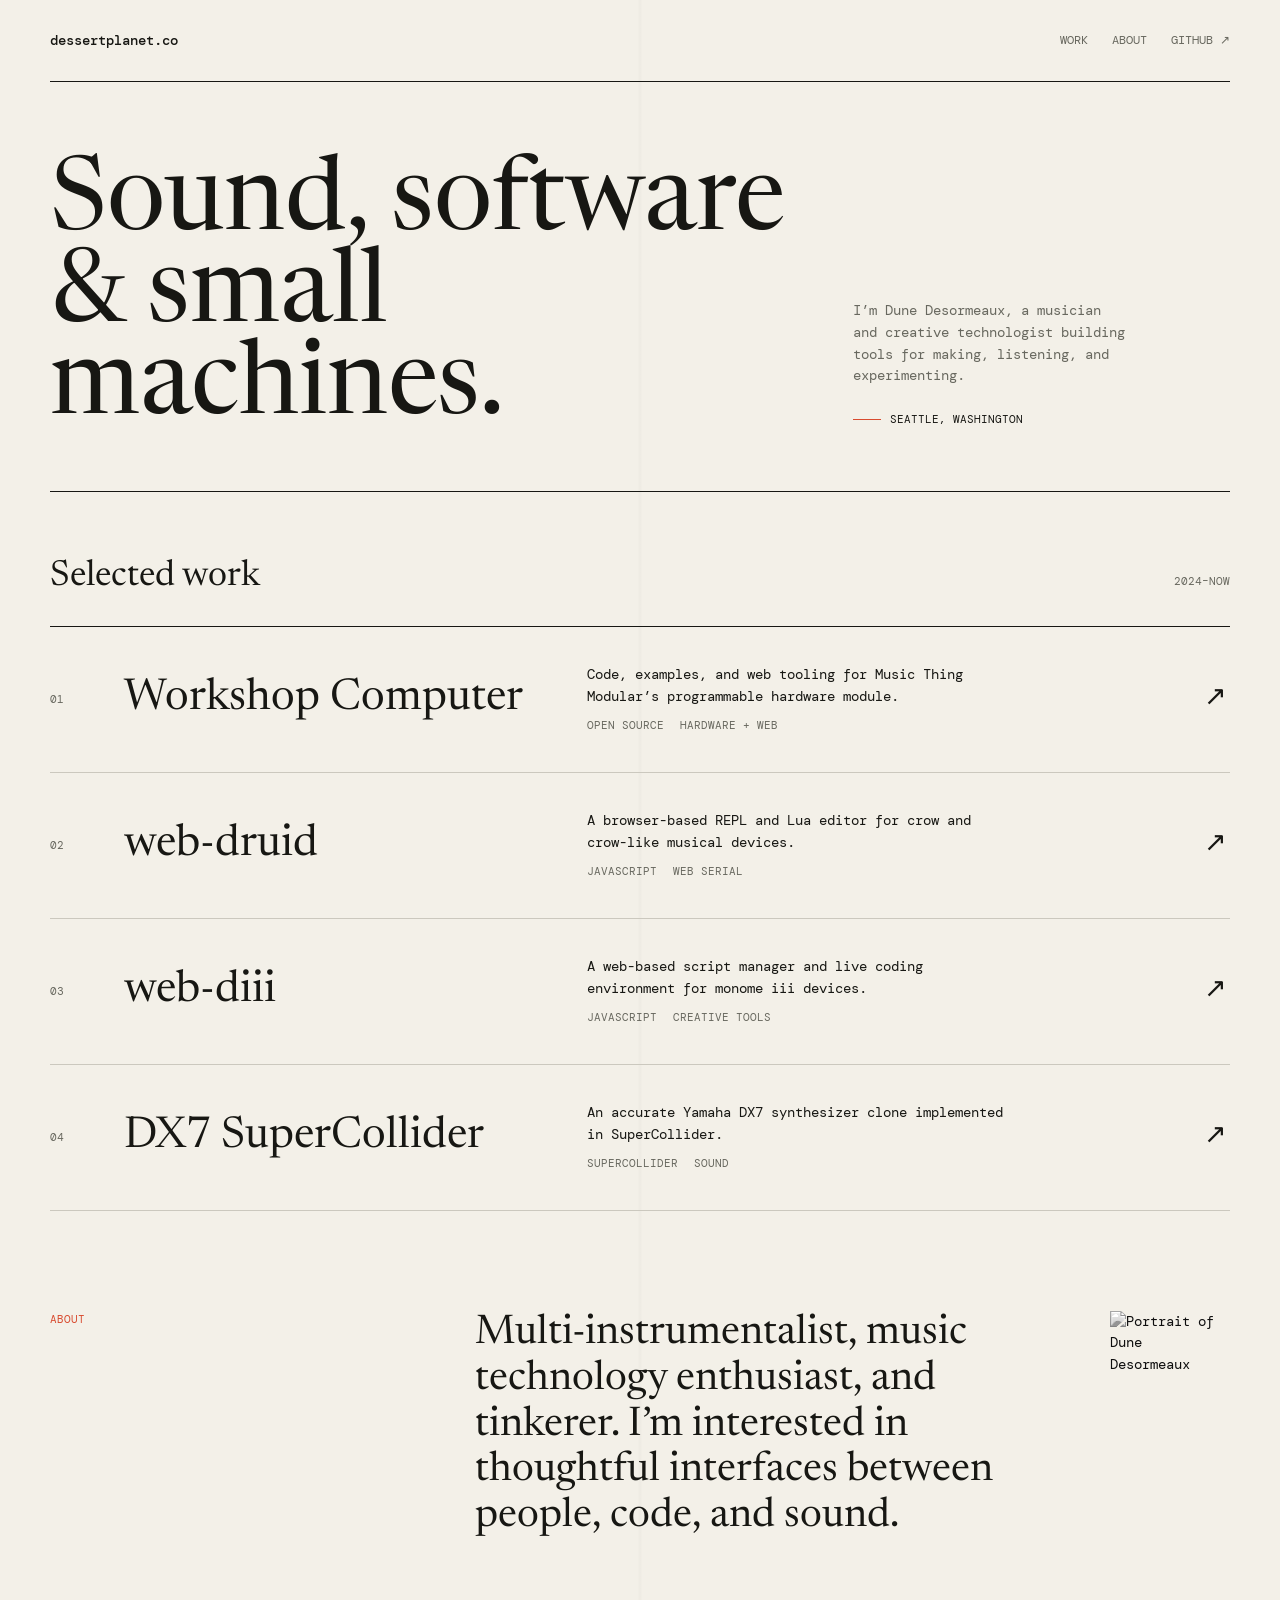
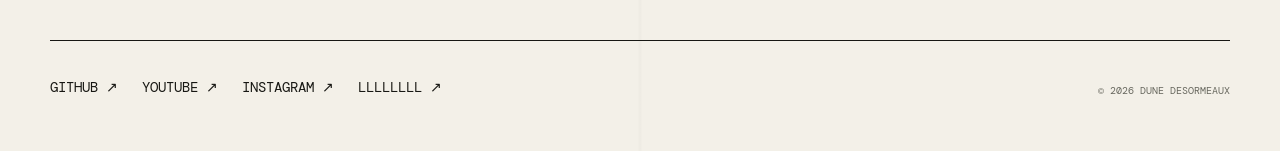
==== index.html @ e64711a8 "initial commit" ====
<!doctype html>
<html lang="en">
<head>
	<meta charset="utf-8">
	<meta name="viewport" content="width=device-width, initial-scale=1">
	<meta name="description" content="Selected projects by Dune Desormeaux, a musician and creative technologist in Seattle.">
	<meta name="theme-color" content="#f3f0e8">
	<title>dessertplanet.co</title>
	<link rel="stylesheet" href="style.css">
</head>
<body>
	<div class="shell">
		<header>
			<a class="wordmark" href="#top">dessertplanet.co</a>
			<nav aria-label="Primary navigation">
				<a href="#work">Work</a>
				<a href="#about">About</a>
				<a href="https://github.com/dessertplanet" target="_blank" rel="noreferrer">GitHub &#8599;</a>
			</nav>
		</header>

		<main id="top">
			<section class="intro" aria-labelledby="intro-title">
				<h1 id="intro-title">Sound, software &amp; small machines.</h1>
				<div class="intro-aside">
					<p>I&rsquo;m Dune Desormeaux, a musician and creative technologist building tools for making, listening, and experimenting.</p>
					<div class="location"><span></span> Seattle, Washington</div>
				</div>
			</section>

			<section id="work" aria-labelledby="work-title">
				<div class="section-heading">
					<h2 id="work-title">Selected work</h2>
					<span>2024&ndash;Now</span>
				</div>

				<div class="projects">
					<a class="project" href="https://github.com/TomWhitwell/Workshop_Computer" target="_blank" rel="noreferrer">
						<span class="project-number">01</span>
						<h3>Workshop Computer</h3>
						<div class="project-description">
							<p>Code, examples, and web tooling for Music Thing Modular&rsquo;s programmable hardware module.</p>
							<div class="project-meta"><span>Open source</span><span>Hardware + web</span></div>
						</div>
						<span class="arrow" aria-hidden="true">&#8599;</span>
					</a>

					<a class="project" href="https://github.com/dessertplanet/web-druid" target="_blank" rel="noreferrer">
						<span class="project-number">02</span>
						<h3>web-druid</h3>
						<div class="project-description">
							<p>A browser-based REPL and Lua editor for crow and crow-like musical devices.</p>
							<div class="project-meta"><span>JavaScript</span><span>Web serial</span></div>
						</div>
						<span class="arrow" aria-hidden="true">&#8599;</span>
					</a>

					<a class="project" href="https://github.com/monome/web-diii" target="_blank" rel="noreferrer">
						<span class="project-number">03</span>
						<h3>web-diii</h3>
						<div class="project-description">
							<p>A web-based script manager and live coding environment for monome iii devices.</p>
							<div class="project-meta"><span>JavaScript</span><span>Creative tools</span></div>
						</div>
						<span class="arrow" aria-hidden="true">&#8599;</span>
					</a>

					<a class="project" href="https://github.com/dessertplanet/DX7-Supercollider" target="_blank" rel="noreferrer">
						<span class="project-number">04</span>
						<h3>DX7 SuperCollider</h3>
						<div class="project-description">
							<p>An accurate Yamaha DX7 synthesizer clone implemented in SuperCollider.</p>
							<div class="project-meta"><span>SuperCollider</span><span>Sound</span></div>
						</div>
						<span class="arrow" aria-hidden="true">&#8599;</span>
					</a>
				</div>
			</section>

			<section class="about" id="about" aria-labelledby="about-title">
				<span class="about-label" id="about-title">About</span>
				<div class="about-copy">
					<p>Multi-instrumentalist, music technology enthusiast, and tinkerer. I&rsquo;m interested in thoughtful interfaces between people, code, and sound.</p>
					<img class="portrait" src="https://avatars.githubusercontent.com/u/9758721?v=4" alt="Portrait of Dune Desormeaux" width="112" height="112">
				</div>
			</section>
		</main>

		<footer>
			<div class="socials">
				<a href="https://github.com/dessertplanet" target="_blank" rel="noreferrer">GitHub &#8599;</a>
				<a href="https://youtube.com/@dessertplanet" target="_blank" rel="noreferrer">YouTube &#8599;</a>
				<a href="https://www.instagram.com/dessertplanet" target="_blank" rel="noreferrer">Instagram &#8599;</a>
				<a href="https://llllllll.co/u/dessertplanet/summary" target="_blank" rel="noreferrer">llllllll &#8599;</a>
			</div>
			<small>&copy; <span id="year"></span> Dune Desormeaux</small>
		</footer>
	</div>

	<script>
		document.getElementById("year").textContent = new Date().getFullYear();
	</script>
</body>
</html>
---- style.css ----
@import url("https://fonts.googleapis.com/css2?family=DM+Mono:wght@300;400;500&family=Newsreader:opsz,wght@6..72,400;6..72,500&display=swap");

:root {
	--paper: #f3f0e8;
	--ink: #171713;
	--muted: #68685f;
	--line: #cbc8be;
	--accent: #d84b2f;
	--yellow: #eac44f;
	--max-width: 1180px;
}

* {
	box-sizing: border-box;
}

html {
	scroll-behavior: smooth;
}

body {
	margin: 0;
	background:
		linear-gradient(90deg, transparent 49.8%, rgba(23, 23, 19, 0.025) 50%, transparent 50.2%),
		var(--paper);
	color: var(--ink);
	font-family: "DM Mono", monospace;
	font-size: 14px;
	line-height: 1.55;
}

a {
	color: inherit;
	text-decoration: none;
}

a:focus-visible {
	outline: 2px solid var(--accent);
	outline-offset: 4px;
}

.shell {
	width: min(calc(100% - 48px), var(--max-width));
	margin: 0 auto;
}

header {
	display: flex;
	align-items: center;
	justify-content: space-between;
	min-height: 82px;
	border-bottom: 1px solid var(--ink);
}

.wordmark {
	font-weight: 500;
	letter-spacing: 0;
}

nav {
	display: flex;
	gap: 24px;
	color: var(--muted);
	font-size: 12px;
	text-transform: uppercase;
}

nav a:hover,
.socials a:hover {
	color: var(--accent);
}

.intro {
	display: grid;
	grid-template-columns: minmax(0, 2fr) minmax(220px, 1fr);
	gap: 48px;
	align-items: end;
	min-height: 410px;
	padding: 72px 0 56px;
	border-bottom: 1px solid var(--ink);
}

h1 {
	max-width: 850px;
	margin: 0;
	font-family: "Newsreader", serif;
	font-size: clamp(54px, 8vw, 104px);
	font-weight: 400;
	line-height: 0.9;
	letter-spacing: 0;
}

.intro-aside {
	padding-bottom: 7px;
}

.intro-aside p {
	max-width: 34ch;
	margin: 0 0 24px;
	color: var(--muted);
}

.location {
	display: flex;
	align-items: center;
	gap: 9px;
	font-size: 11px;
	text-transform: uppercase;
}

.location span {
	width: 28px;
	height: 1px;
	background: var(--accent);
}

.section-heading {
	display: flex;
	align-items: baseline;
	justify-content: space-between;
	padding: 58px 0 20px;
}

h2 {
	margin: 0;
	font-family: "Newsreader", serif;
	font-size: 36px;
	font-weight: 400;
	letter-spacing: 0;
}

.section-heading span {
	color: var(--muted);
	font-size: 11px;
	text-transform: uppercase;
}

.projects {
	border-top: 1px solid var(--ink);
}

.project {
	display: grid;
	grid-template-columns: 50px minmax(220px, 0.85fr) minmax(280px, 1.15fr) 26px;
	gap: 24px;
	align-items: center;
	min-height: 146px;
	border-bottom: 1px solid var(--line);
	transition: background-color 180ms ease, padding 180ms ease;
}

.project:hover {
	padding-right: 14px;
	padding-left: 14px;
	background: var(--yellow);
}

.project-number,
.project-meta {
	color: var(--muted);
	font-size: 11px;
	text-transform: uppercase;
}

.project h3 {
	margin: 0;
	font-family: "Newsreader", serif;
	font-size: clamp(28px, 3.5vw, 44px);
	font-weight: 400;
	line-height: 1;
	letter-spacing: 0;
}

.project-description p {
	max-width: 52ch;
	margin: 0 0 10px;
}

.project-meta {
	display: flex;
	flex-wrap: wrap;
	gap: 8px 16px;
}

.arrow {
	font-family: "Newsreader", serif;
	font-size: 27px;
	transition: transform 180ms ease;
}

.project:hover .arrow {
	transform: translate(4px, -4px);
}

.about {
	display: grid;
	grid-template-columns: 1fr 2fr;
	gap: 48px;
	padding: 100px 0;
	border-bottom: 1px solid var(--ink);
}

.about-label {
	color: var(--accent);
	font-size: 11px;
	text-transform: uppercase;
}

.about-copy {
	display: grid;
	grid-template-columns: 1fr 120px;
	gap: 40px;
	align-items: start;
}

.about-copy p {
	max-width: 710px;
	margin: 0;
	font-family: "Newsreader", serif;
	font-size: clamp(27px, 3.2vw, 42px);
	line-height: 1.12;
	letter-spacing: 0;
}

.portrait {
	width: 112px;
	aspect-ratio: 1;
	object-fit: cover;
	filter: grayscale(1) contrast(1.08);
}

footer {
	display: grid;
	grid-template-columns: 1fr auto;
	gap: 24px;
	align-items: end;
	padding: 36px 0 52px;
}

.socials {
	display: flex;
	flex-wrap: wrap;
	gap: 10px 24px;
	text-transform: uppercase;
}

footer small {
	color: var(--muted);
	font-size: 10px;
	text-transform: uppercase;
}

@media (max-width: 760px) {
	.shell {
		width: min(calc(100% - 32px), var(--max-width));
	}

	header {
		min-height: 68px;
	}

	nav a:not(:last-child) {
		display: none;
	}

	.intro {
		grid-template-columns: 1fr;
		gap: 36px;
		min-height: auto;
		padding: 62px 0 40px;
	}

	h1 {
		font-size: clamp(52px, 16vw, 78px);
	}

	.section-heading {
		padding-top: 44px;
	}

	.project {
		grid-template-columns: 28px 1fr 24px;
		gap: 12px;
		padding: 25px 0;
	}

	.project:hover {
		padding: 25px 8px;
	}

	.project-description {
		grid-column: 2 / -1;
	}

	.arrow {
		grid-column: 3;
		grid-row: 1;
	}

	.about {
		grid-template-columns: 1fr;
		gap: 26px;
		padding: 72px 0;
	}

	.about-copy {
		grid-template-columns: 1fr;
	}

	.portrait {
		width: 82px;
		order: -1;
	}

	footer {
		grid-template-columns: 1fr;
	}
}

@media (prefers-reduced-motion: reduce) {
	html {
		scroll-behavior: auto;
	}

	.project,
	.arrow {
		transition: none;
	}
}
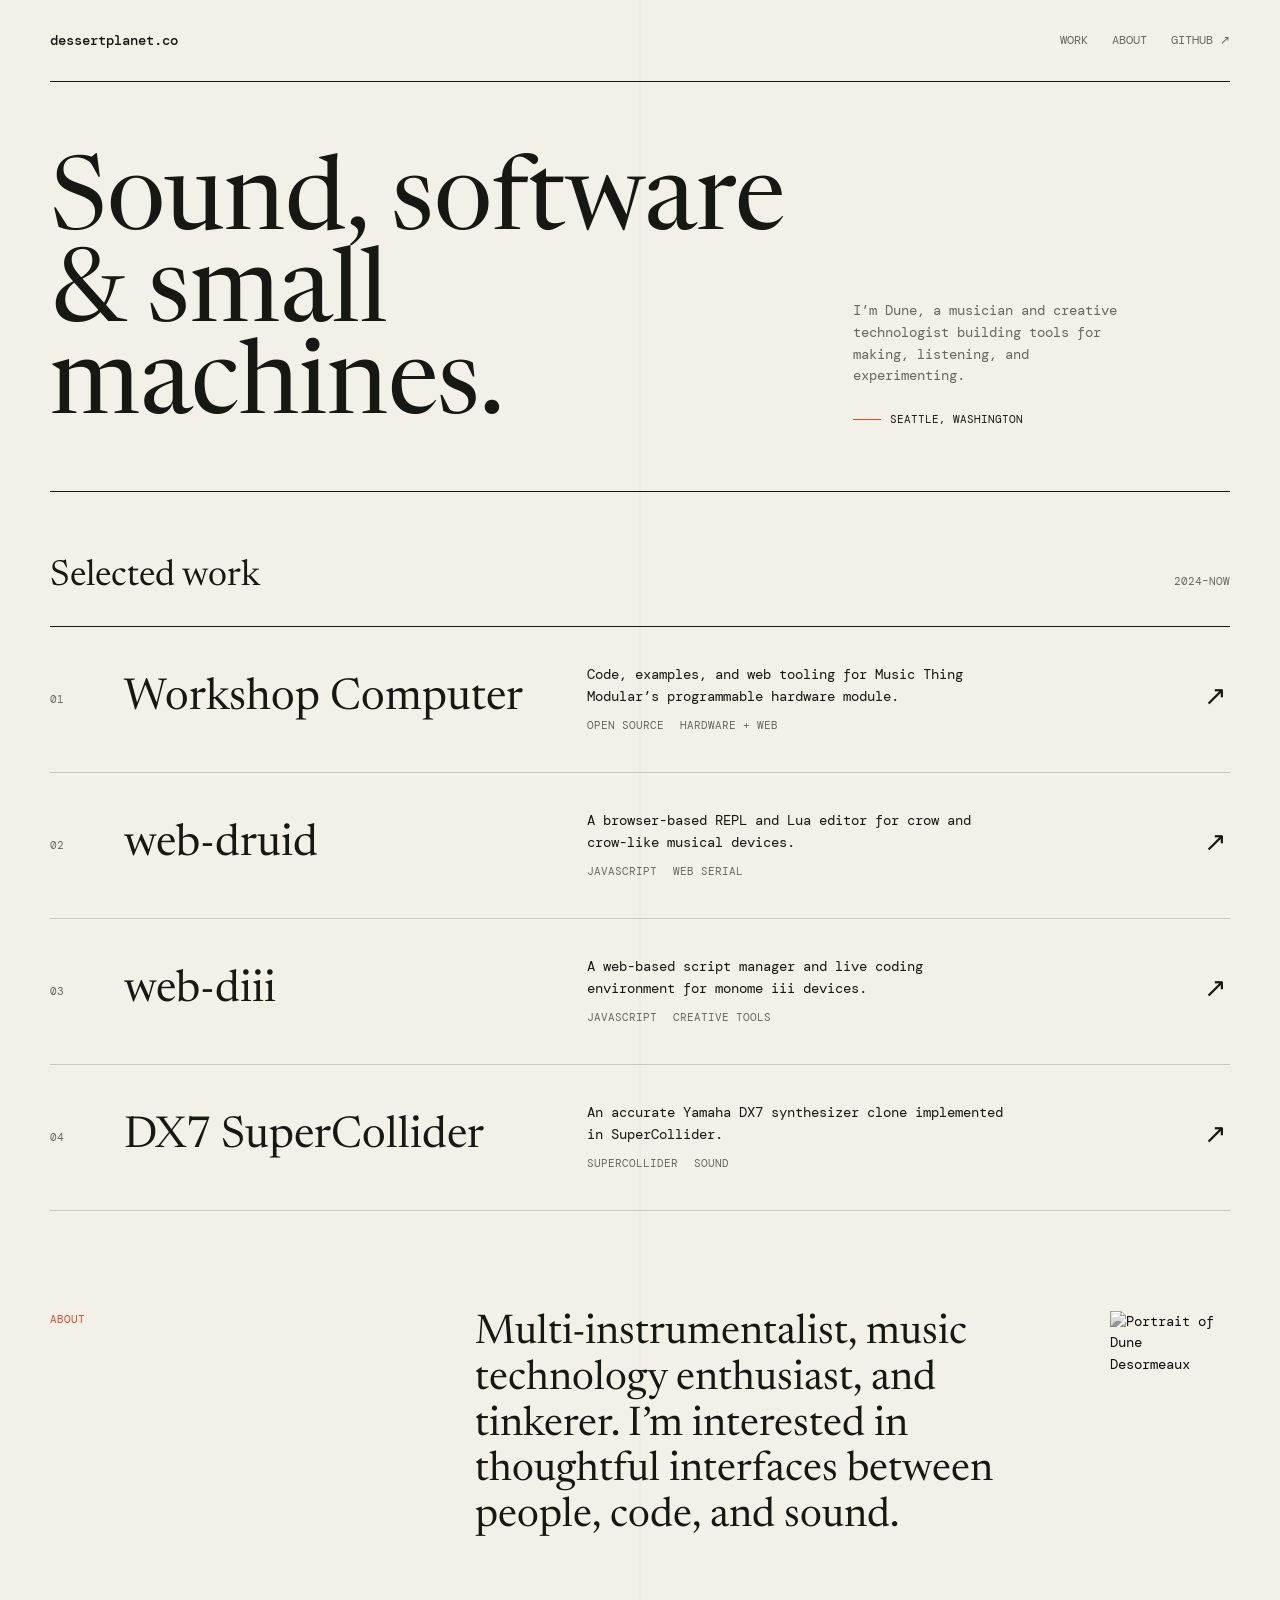
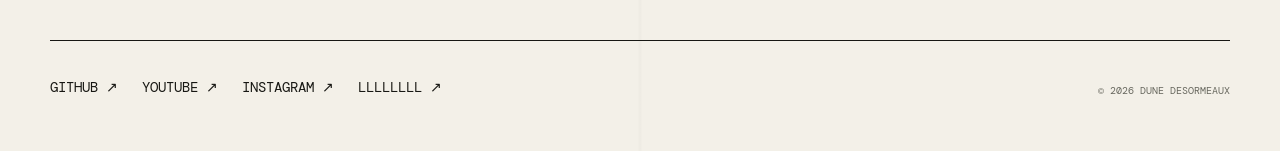
==== commit 528c48c3: "Update index.html" ====
--- a/index.html
+++ b/index.html
@@ -23,7 +23,7 @@
 			<section class="intro" aria-labelledby="intro-title">
 				<h1 id="intro-title">Sound, software &amp; small machines.</h1>
 				<div class="intro-aside">
-					<p>I&rsquo;m Dune Desormeaux, a musician and creative technologist building tools for making, listening, and experimenting.</p>
+					<p>I&rsquo;m Dune, a musician and creative technologist building tools for making, listening, and experimenting.</p>
 					<div class="location"><span></span> Seattle, Washington</div>
 				</div>
 			</section>
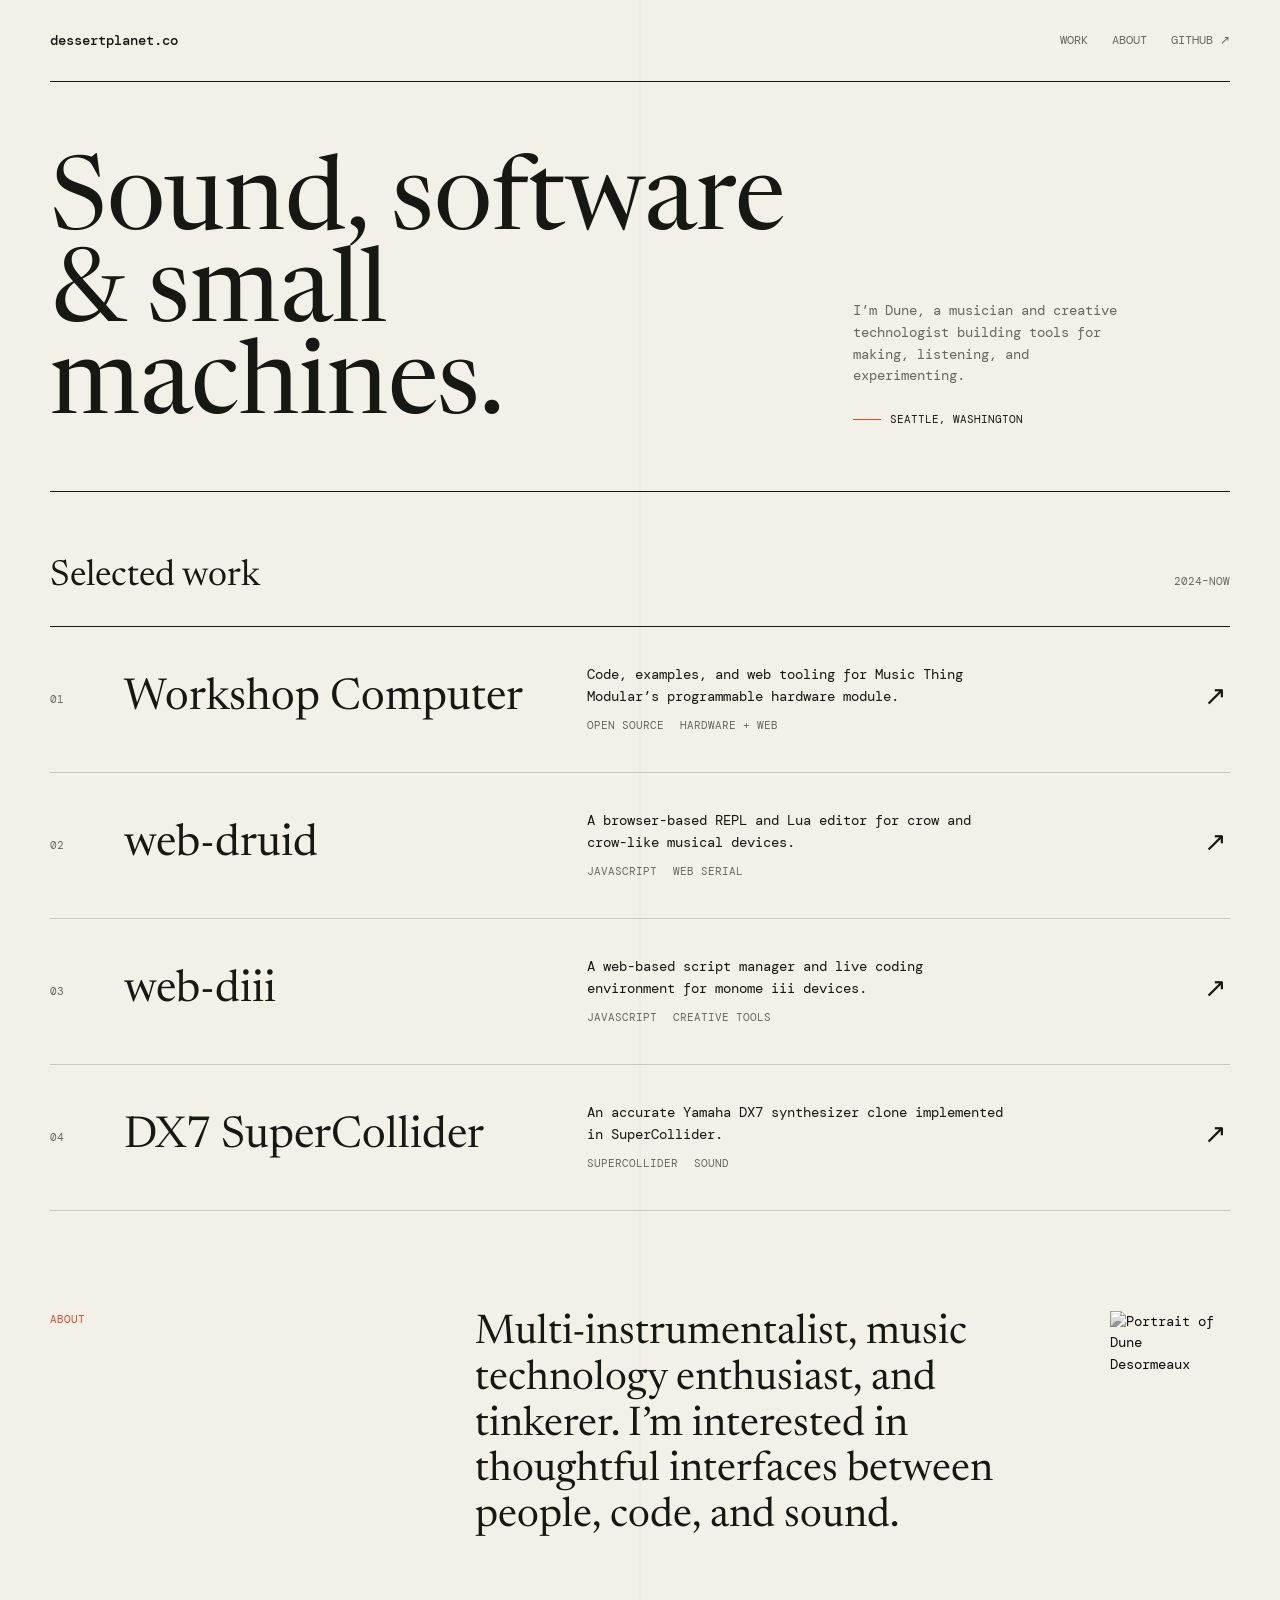
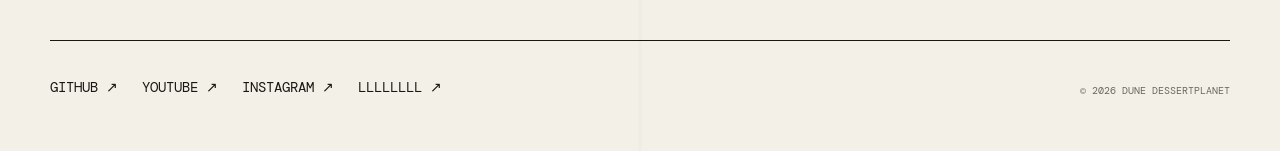
==== commit eb5b00f0: "Update index.html" ====
--- a/index.html
+++ b/index.html
@@ -93,7 +93,7 @@
 				<a href="https://www.instagram.com/dessertplanet" target="_blank" rel="noreferrer">Instagram &#8599;</a>
 				<a href="https://llllllll.co/u/dessertplanet/summary" target="_blank" rel="noreferrer">llllllll &#8599;</a>
 			</div>
-			<small>&copy; <span id="year"></span> Dune Desormeaux</small>
+			<small>&copy; <span id="year"></span> Dune Dessertplanet</small>
 		</footer>
 	</div>
 
